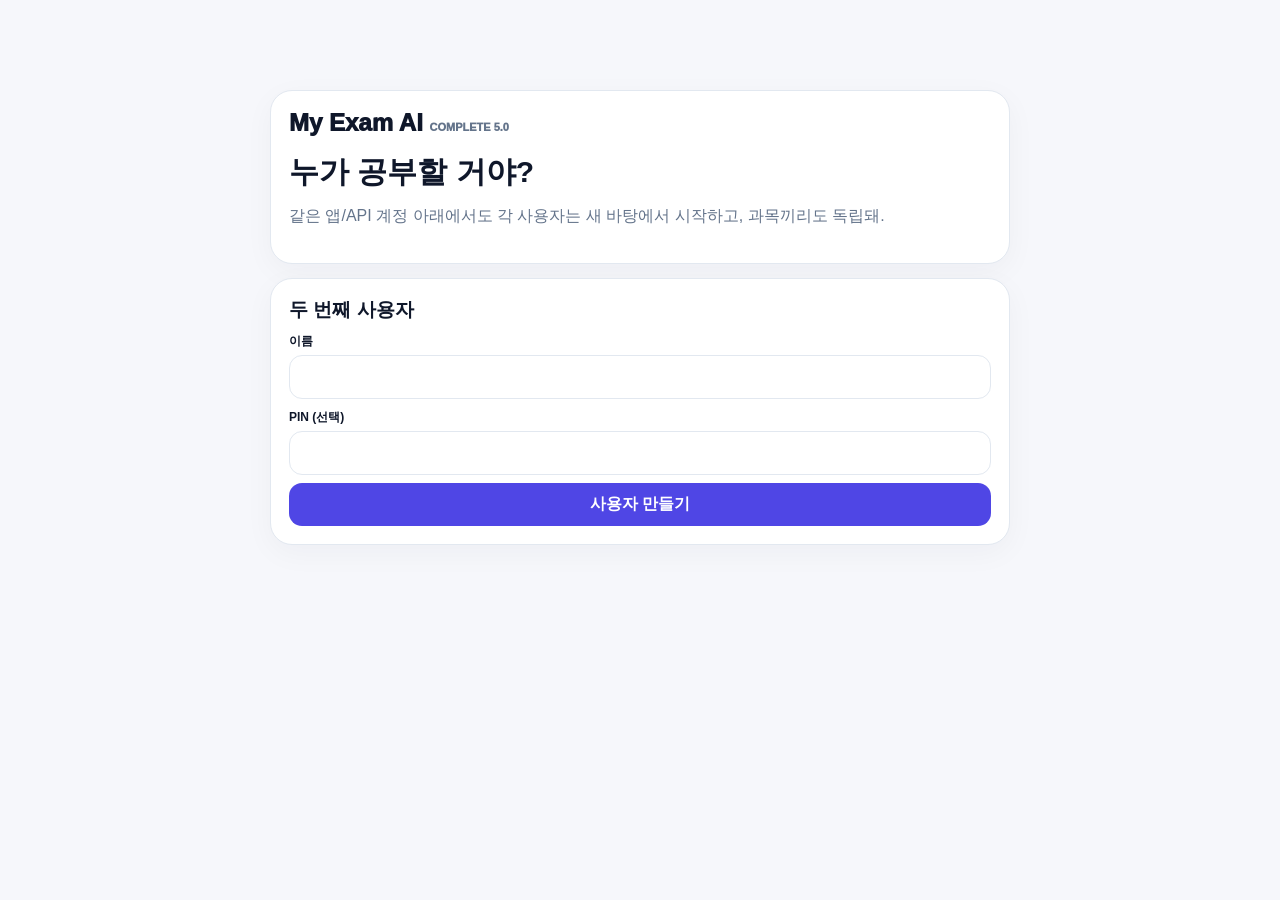
==== index.html @ 72b0af53 "Add files via upload" ====
<!doctype html><html lang="ko"><head>
<meta charset="utf-8"><meta name="viewport" content="width=device-width,initial-scale=1,viewport-fit=cover">
<meta name="theme-color" content="#0f172a"><title>My Exam AI Complete</title><link rel="manifest" href="/manifest.webmanifest">
<style>
:root{--bg:#f6f7fb;--card:#fff;--ink:#0f172a;--muted:#64748b;--line:#e2e8f0;--a:#4f46e5;--good:#059669;--bad:#dc2626;--soft:#eef2ff}
*{box-sizing:border-box}body{margin:0;background:var(--bg);color:var(--ink);font-family:Inter,ui-sans-serif,-apple-system,BlinkMacSystemFont,"Segoe UI",sans-serif}.shell{max-width:1200px;margin:auto;padding:18px 16px 100px}
.top{display:flex;justify-content:space-between;align-items:center;gap:8px;margin-bottom:18px}.brand{font-size:24px;font-weight:950}.mini,.src{font-size:11px;color:var(--muted)}.grid{display:grid;grid-template-columns:320px 1fr;gap:16px}@media(max-width:850px){.grid{grid-template-columns:1fr}.side{order:2}}
.card{background:#fff;border:1px solid var(--line);border-radius:22px;padding:18px;box-shadow:0 8px 30px rgba(15,23,42,.04);margin-bottom:14px}h1,h2,h3{margin:0 0 10px}h1{font-size:30px;line-height:1.1}h2{font-size:19px}.sub{color:var(--muted);line-height:1.55}
button,input,select,textarea{font:inherit}input,select,textarea{width:100%;padding:12px 13px;border:1px solid var(--line);border-radius:13px;background:#fff}textarea{min-height:92px}button{border:0;border-radius:13px;padding:11px 13px;font-weight:850;cursor:pointer}.primary{background:var(--a);color:#fff}.dark{background:#0f172a;color:#fff}.soft{background:var(--soft);color:#3730a3}.ghost{background:#f1f5f9;color:#0f172a}.danger{background:#fee2e2;color:#991b1b}
label{font-size:12px;font-weight:850;display:block;margin:10px 0 5px}.row{display:flex;gap:8px}.row>*{flex:1}.hidden{display:none!important}.course{padding:12px;border:1px solid var(--line);border-radius:14px;margin:8px 0;cursor:pointer}.course.active{border-color:#818cf8;background:#eef2ff}.course b{display:block}
.tabs{display:flex;gap:7px;overflow:auto;margin-bottom:12px}.tab{white-space:nowrap;background:#f1f5f9;font-size:12px;padding:9px 11px}.tab.active{background:#0f172a;color:#fff}.badge{display:inline-block;font-size:10px;font-weight:900;padding:4px 7px;border-radius:999px;margin-right:4px;background:#f1f5f9}.lecture{background:#dcfce7;color:#166534}.external{background:#fef3c7;color:#92400e}.integrated{background:#dbeafe;color:#1e40af}
.item{padding:13px 0;border-bottom:1px solid var(--line);line-height:1.5}.item:last-child{border-bottom:0}.q{font-weight:850}.kpis{display:grid;grid-template-columns:repeat(5,1fr);gap:8px}@media(max-width:650px){.kpis{grid-template-columns:repeat(2,1fr)}}.kpi{background:#f8fafc;padding:13px;border-radius:15px}.kpi b{font-size:21px;display:block}
.choice{display:block;padding:10px;border:1px solid var(--line);border-radius:12px;margin:8px 0}.choice input{width:auto;margin-right:7px}.chat{max-height:440px;overflow:auto}.bubble{padding:12px 13px;border-radius:16px;margin:9px 0;white-space:pre-wrap;line-height:1.55}.me{background:#eef2ff;margin-left:12%}.ai{background:#f8fafc;margin-right:5%}.flash{min-height:210px;display:flex;align-items:center;justify-content:center;text-align:center;padding:24px;border:1px solid var(--line);border-radius:18px;font-size:19px;font-weight:850}
.gate{max-width:740px;margin:8vh auto}.profiles{display:grid;grid-template-columns:repeat(2,1fr);gap:12px}@media(max-width:600px){.profiles{grid-template-columns:1fr}}.profile{padding:22px;border:1px solid var(--line);border-radius:18px;background:#fff;text-align:left}.avatar{width:44px;height:44px;border-radius:50%;background:#eef2ff;display:grid;place-items:center;font-weight:950;margin-bottom:10px}.notice{padding:10px 12px;border-radius:12px;background:#fffbeb;color:#92400e;font-size:12px;line-height:1.5}.timer{font-variant-numeric:tabular-nums;font-weight:950;font-size:22px}.namespace{font-family:ui-monospace,monospace;font-size:10px;color:#64748b}
</style></head><body><main class="shell">
<section id="gate" class="gate"><div class="card"><div class="brand">My Exam AI <span class="mini">COMPLETE 5.0</span></div><h1 style="margin-top:18px">누가 공부할 거야?</h1><p class="sub">같은 앱/API 계정 아래에서도 각 사용자는 새 바탕에서 시작하고, 과목끼리도 독립돼.</p><div id="profiles" class="profiles"></div></div><div class="card" id="addBox"><h2>두 번째 사용자</h2><label>이름</label><input id="pname"><label>PIN (선택)</label><input id="ppin" type="password"><button class="primary" style="width:100%;margin-top:8px" onclick="addProfile()">사용자 만들기</button></div></section>
<section id="app" class="hidden"><div class="top"><div><div class="brand">My Exam AI <span class="mini">COMPLETE</span></div><div class="mini" id="who"></div></div><div class="row" style="flex:0 0 auto"><button class="ghost" onclick="backup()">백업</button><button class="soft" onclick="switchP()">사용자 전환</button></div></div>
<div class="grid"><aside class="side"><div class="card"><h2>과목</h2><div id="courses"></div></div><div class="card"><h2>새 과목</h2><label>과목명</label><input id="newName"><label>시험일</label><input id="newDate" type="date"><button class="primary" style="width:100%;margin-top:8px" onclick="createCourse()">만들기</button></div></aside>
<section><div id="empty" class="card"><h1>자료만 넣으면<br>앱이 공부판을 만든다.</h1><p class="sub">강의자료·기출·오답·AI 과외·장기복습이 과목별 독립 공간에서 돌아가.</p></div>
<div id="ws" class="hidden"><div class="card"><div class="row" style="align-items:center"><div><h1 id="ctitle"></h1><div class="sub" id="meta"></div><div class="namespace" id="ns"></div></div><button class="dark" onclick="analyze()">⚡ 자동 분석</button></div>
<label>자료 종류</label><select id="dtype"><option value="lecture">강의자료</option><option value="textbook">교재/참고자료</option><option value="notes">필기/정리</option><option value="past_exam">기출문제/족보</option></select><label>PDF 추가 (여러 개 가능)</label><input id="files" type="file" accept=".pdf" multiple><button class="soft" style="width:100%;margin-top:8px" onclick="upload()">자료 추가</button>
<div class="notice" style="margin-top:10px">텍스트가 거의 없는 스캔 PDF나 그림·도표가 많은 PDF는 API 연결 시 시각 분석을 자동 보강해. 기출은 강의내용과 분리 저장돼.</div></div>
<div id="kpis" class="kpis"></div>
<div class="tabs"><button class="tab active" onclick="pane('dash',this)">대시보드</button><button class="tab" onclick="pane('sum',this)">시험핵심</button><button class="tab" onclick="pane('cards',this)">오늘복습</button><button class="tab" onclick="pane('quiz',this)">문제/모의</button><button class="tab" onclick="pane('pattern',this)">기출패턴</button><button class="tab" onclick="pane('tutor',this)">AI 과외</button><button class="tab" onclick="pane('ext',this)">보충지식</button></div>
<div id="dash" class="pane card"><h2>자동 학습판</h2><div id="dashBody" class="sub">자료 추가 후 자동 분석.</div></div>
<div id="sum" class="pane card hidden"><h2>시험 핵심</h2><div id="sumBody"></div></div>
<div id="cards" class="pane card hidden"><h2>오늘 복습</h2><div id="cardBox"></div></div>
<div id="quiz" class="pane card hidden"><div class="row"><div><h2>시험 생성</h2><div class="sub">적응형은 약점을, 실전모의는 전 범위를 우선해.</div></div><div><select id="qmode"><option value="adaptive">적응형</option><option value="mock">실전 모의고사</option></select><select id="qcount" style="margin-top:5px"><option>10</option><option selected>20</option><option>30</option><option>40</option></select><select id="qdiff" style="margin-top:5px"><option value="auto">난이도 자동</option><option value="easy">쉬움</option><option value="medium">보통</option><option value="hard">어려움</option></select><select id="minutes" style="margin-top:5px"><option value="20">20분</option><option value="30" selected>30분</option><option value="45">45분</option><option value="60">60분</option></select></div></div><button class="primary" style="width:100%;margin:10px 0" onclick="makeQuiz()">시험 시작</button><div id="timer" class="timer"></div><div id="quizBody"></div></div>
<div id="pattern" class="pane card hidden"><div class="row"><div><h2>기출 출제패턴</h2><p class="sub">실제 올린 기출만 증거로 분석해. 기출이 없으면 추측하지 않아.</p></div><button class="soft" onclick="pattern()">기출 분석</button></div><div id="patternBody"></div></div>
<div id="tutor" class="pane card hidden"><h2>현재 과목 AI 과외</h2><div id="chat" class="chat"></div><textarea id="ask" placeholder="이 과목 범위에서 질문해봐"></textarea><button class="primary" style="width:100%;margin-top:7px" onclick="ask()">질문하기</button></div>
<div id="ext" class="pane card hidden"><h2>강의 밖 보충지식</h2><div id="extBody"></div></div></div></section></div></section></main>
<script>
let ACCESS=localStorage.getItem("exam_access")||"",PID=null,PROFILE=null,CID=null,COURSE=null,A={},QUIZ=null,QMODE="adaptive",CARDS=[],CI=0,CB=false,TIMER=null,LEFT=0;
const $=s=>document.querySelector(s),esc=s=>String(s??"").replace(/[&<>"']/g,m=>({"&":"&amp;","<":"&lt;",">":"&gt;",'"':"&quot;","'":"&#39;"}[m]));
async function jf(url,opt={}){opt.headers=opt.headers||{};if(ACCESS)opt.headers["X-App-Code"]=ACCESS;let r=await fetch(url,opt);if(r.status===401){let x=prompt("앱 접속코드를 입력해줘")||"";if(!x)throw Error("접속코드 필요");ACCESS=x;localStorage.setItem("exam_access",x);return jf(url,opt)}let x=await r.json();if(!r.ok)throw Error(x.detail||"오류");return x}
async function loadProfiles(){let ps=await jf("/api/profiles");$("#profiles").innerHTML=ps.map(p=>`<button class="profile" onclick='enter(${JSON.stringify(p)})'><div class="avatar">${esc(p.name[0])}</div><b>${esc(p.name)}</b><div class="mini">${p.is_owner?"소유자":"사용자 2"} · ${p.has_pin?"PIN 보호":"PIN 없음"}</div></button>`).join("");$("#addBox").classList.toggle("hidden",ps.length>=2)}
async function addProfile(){let fd=new FormData();fd.append("name",$("#pname").value||"사용자 2");fd.append("pin",$("#ppin").value);try{await jf("/api/profiles",{method:"POST",body:fd});loadProfiles()}catch(e){alert(e.message)}}
async function enter(p){let pin=p.has_pin?(prompt(`${p.name} PIN`)||""):"";let fd=new FormData();fd.append("pin",pin);try{let x=await jf(`/api/profiles/${p.id}/verify`,{method:"POST",body:fd});PID=p.id;PROFILE=x.profile;CID=null;$("#gate").classList.add("hidden");$("#app").classList.remove("hidden");$("#who").textContent=`현재 사용자: ${PROFILE.name}`;$("#ws").classList.add("hidden");$("#empty").classList.remove("hidden");loadCourses()}catch(e){alert(e.message)}}
function switchP(){PID=CID=null;$("#app").classList.add("hidden");$("#gate").classList.remove("hidden");loadProfiles()}
async function loadCourses(){let a=await jf(`/api/p/${PID}/courses`);$("#courses").innerHTML=a.map(c=>`<div class="course ${c.id===CID?"active":""}" onclick="openC(${c.id})"><b>${esc(c.name)}</b><span class="mini">${c.exam_date?`D${c.days_left>=0?'-'+c.days_left:'+'+Math.abs(c.days_left)}`:"시험일 미설정"} ${c.analyzed?"· 분석완료":""}</span></div>`).join("")||"<p class='sub'>새 과목을 만들어.</p>"}
async function createCourse(){let fd=new FormData();fd.append("name",$("#newName").value||"새 과목");fd.append("exam_date",$("#newDate").value);let x=await jf(`/api/p/${PID}/courses`,{method:"POST",body:fd});await openC(x.id);loadCourses()}
async function openC(id){CID=id;COURSE=await jf(`/api/p/${PID}/courses/${id}`);A=COURSE.analysis||{};$("#empty").classList.add("hidden");$("#ws").classList.remove("hidden");$("#ctitle").textContent=COURSE.name;render();loadCourses()}
async function upload(){let fs=$("#files").files;if(!fs.length)return alert("PDF 골라줘");let fd=new FormData();[...fs].forEach(f=>fd.append("files",f));fd.append("document_type",$("#dtype").value);try{let x=await jf(`/api/p/${PID}/courses/${CID}/documents`,{method:"POST",body:fd});alert(x.added.map(d=>`${d.name} · ${d.extraction}`).join("\n"));openC(CID)}catch(e){alert(e.message)}}
async function analyze(){try{$("#dashBody").innerHTML="<b>현재 과목만 분석 중…</b>";A=await jf(`/api/p/${PID}/courses/${CID}/analyze`,{method:"POST"});await openC(CID)}catch(e){alert(e.message)}}
function render(){let p=A.course_profile||{},last=(COURSE.attempts||[])[0];$("#meta").textContent=`${PROFILE.name} · 자료 ${COURSE.documents.length}개${p.detected_subject?` · ${p.detected_subject}`:""}`;$("#ns").textContent=`격리공간 ${COURSE.namespace}`;$("#kpis").innerHTML=`<div class="kpi"><span class="mini">자료</span><b>${COURSE.documents.length}</b></div><div class="kpi"><span class="mini">시험까지</span><b>${COURSE.days_left==null?"—":COURSE.days_left+"일"}</b></div><div class="kpi"><span class="mini">오늘 복습</span><b>${COURSE.due_count||0}</b></div><div class="kpi"><span class="mini">최근점수</span><b>${last?Math.round(last.score):"—"}</b></div><div class="kpi"><span class="mini">유형</span><b style="font-size:14px">${esc(p.study_style||"—")}</b></div>`;
if(!A.overview){$("#dashBody").innerHTML="<p>자료를 넣고 자동 분석을 눌러줘.</p>";return}
$("#dashBody").innerHTML=`<p>${esc(A.overview)}</p><h3>자료 상태</h3>${COURSE.documents.map(d=>`<div class="item"><b>${esc(d.name)}</b><div class="src">${d.type} · ${d.extraction} · ${d.pages}p · 이미지 ${d.images}</div></div>`).join("")}<h3 style="margin-top:16px">자동 학습계획</h3>${(A.study_plan||[]).map(x=>`<div class="item"><b>${esc(x.label)} · ${esc(x.goal)}</b><div class="src">${x.tasks.map(esc).join(" → ")}</div></div>`).join("")}`;
const gs=[["무조건 암기","must_memorize"],["이해 필수","must_understand"],["출제 핫스팟","exam_hotspots"],["헷갈리는 비교","confusing_pairs"],["공식·프레임워크","formula_or_frameworks"]];$("#sumBody").innerHTML=gs.map(([t,k])=>`<h3 style="margin-top:16px">${t}</h3>${(A[k]||[]).map(x=>`<div class="item"><span class="badge ${x.source_type}">${x.source_type==="lecture"?"강의":"통합"}</span>${esc(x.text)}<div class="src">${esc(x.source_doc)} ${x.page?`p.${x.page}`:""}</div></div>`).join("")}`).join("");
$("#extBody").innerHTML=(A.external_knowledge||[]).map(x=>`<div class="item"><span class="badge external">${x.source_type==="web"?"웹":"AI 지식"}</span><div class="q">${esc(x.title)}</div><p>${esc(x.text)}</p><div class="src">${esc(x.why)}</div></div>`).join("")||"<p class='sub'>없음</p>";
$("#chat").innerHTML=(COURSE.tutor_history||[]).map(m=>`<div class="bubble ${m.role==="user"?"me":"ai"}">${esc(m.content)}</div>`).join("");loadDue();renderPattern(COURSE.exam_pattern)}
function pane(id,b){document.querySelectorAll(".pane").forEach(x=>x.classList.add("hidden"));$("#"+id).classList.remove("hidden");document.querySelectorAll(".tab").forEach(x=>x.classList.remove("active"));if(b)b.classList.add("active")}
async function loadDue(){if(!A.flashcards?.length){$("#cardBox").innerHTML="<p class='sub'>자동 분석 후 카드가 생겨.</p>";return}let x=await jf(`/api/p/${PID}/courses/${CID}/due-cards`);CARDS=(x.due.length?x.due:x.all).map(y=>y.card);CI=0;CB=false;renderCard()}
function renderCard(){if(!CARDS.length){$("#cardBox").innerHTML="<p>오늘 복습 완료 🎉</p>";return}let x=CARDS[CI];$("#cardBox").innerHTML=`<div class="flash" onclick="CB=!CB;renderCard()">${CB?`<div>${esc(x.back)}<div class="src">${esc(x.source_doc)} ${x.page?`p.${x.page}`:""}</div></div>`:esc(x.front)}</div><div class="row" style="margin-top:9px"><button class="danger" onclick="rate(1)">몰라</button><button class="ghost" onclick="rate(2)">애매</button><button class="soft" onclick="rate(3)">알아</button><button class="primary" onclick="rate(4)">쉬움</button></div>`}
async function rate(r){let x=CARDS[CI];await jf(`/api/p/${PID}/courses/${CID}/review-card`,{method:"POST",headers:{"Content-Type":"application/json"},body:JSON.stringify({card_key:x.front,rating:r})});CARDS.splice(CI,1);CI=0;CB=false;renderCard();COURSE.due_count=Math.max(0,(COURSE.due_count||0)-1)}
async function makeQuiz(){QMODE=$("#qmode").value;let fd=new FormData();fd.append("count",$("#qcount").value);fd.append("difficulty",$("#qdiff").value);fd.append("mode",QMODE);let x=await jf(`/api/p/${PID}/courses/${CID}/quiz`,{method:"POST",body:fd});QUIZ=x.questions;renderQuiz();startTimer(+$("#minutes").value)}
function startTimer(m){clearInterval(TIMER);LEFT=m*60;tick();TIMER=setInterval(()=>{LEFT--;tick();if(LEFT<=0){clearInterval(TIMER);gradeQuiz()}},1000)}function tick(){let mm=Math.floor(LEFT/60),ss=LEFT%60;$("#timer").textContent=QUIZ?`남은 시간 ${String(mm).padStart(2,"0")}:${String(ss).padStart(2,"0")}`:""}
function renderQuiz(){$("#quizBody").innerHTML=QUIZ.map((q,i)=>`<div class="item"><div class="src">Q${i+1} · ${q.type} · ${q.difficulty} · ${esc(q.source_doc)} ${q.page?`p.${q.page}`:""}</div><div class="q">${esc(q.question)}</div>${q.type==="short"?`<textarea data-a="${i}"></textarea>`:q.choices.map(c=>`<label class="choice"><input type="radio" name="qq${i}" value="${esc(c)}"> ${esc(c)}</label>`).join("")}</div>`).join("")+`<button class="primary" style="width:100%" onclick="gradeQuiz()">제출/채점</button>`}
async function gradeQuiz(){if(!QUIZ)return;clearInterval(TIMER);let ans=QUIZ.map((q,i)=>q.type==="short"?(document.querySelector(`[data-a="${i}"]`)?.value||""):(document.querySelector(`input[name=qq${i}]:checked`)?.value||""));let x=await jf(`/api/p/${PID}/courses/${CID}/grade`,{method:"POST",headers:{"Content-Type":"application/json"},body:JSON.stringify({questions:QUIZ,answers:ans,mode:QMODE})});QUIZ=null;$("#timer").textContent="";$("#quizBody").innerHTML=`<div class="kpi"><span class="mini">점수</span><b>${Math.round(x.score)}</b></div><h3 style="margin-top:16px">오답</h3>`+(x.wrong.map(w=>`<div class="item"><div class="q">${esc(w.question)}</div><div>${esc(w.feedback)}</div><div class="src">${esc(w.source_doc)} ${w.page?`p.${w.page}`:""}</div></div>`).join("")||"<p>전부 정답 🎉</p>");COURSE=await jf(`/api/p/${PID}/courses/${CID}`);render()}
async function pattern(){let x=await jf(`/api/p/${PID}/courses/${CID}/exam-pattern`,{method:"POST"});if(!x.available){$("#patternBody").innerHTML=`<p>${esc(x.message)}</p>`;return}renderPattern(x.pattern);COURSE.exam_pattern=x.pattern}
function renderPattern(p){if(!p){$("#patternBody").innerHTML="<p class='sub'>기출을 올린 뒤 분석해.</p>";return}$("#patternBody").innerHTML=`<h3>문제 형식</h3><p>${(p.question_formats||[]).map(esc).join(", ")}</p><h3>반복 주제</h3>${(p.recurring_topics||[]).map(x=>`<div class="item"><b>${esc(x.topic)}</b><div>${esc(x.evidence)}</div><div class="src">${esc(x.frequency)}</div></div>`).join("")}<h3>난이도</h3><p>${esc(p.difficulty_profile)}</p><h3>함정 패턴</h3><p>${(p.trap_patterns||[]).map(esc).join(" · ")}</p><h3>증거상 우선복습</h3><p>${(p.evidence_based_focus||[]).map(esc).join(" · ")}</p><div class="notice">${esc(p.warning)}</div>`}
async function ask(){let q=$("#ask").value.trim();if(!q)return;$("#chat").innerHTML+=`<div class="bubble me">${esc(q)}</div><div class="bubble ai" id="thinking">현재 과목 자료만 확인 중…</div>`;$("#ask").value="";let x=await jf(`/api/p/${PID}/courses/${CID}/tutor`,{method:"POST",headers:{"Content-Type":"application/json"},body:JSON.stringify({question:q})});$("#thinking").remove();$("#chat").innerHTML+=`<div class="bubble ai">${esc(x.answer)}</div>`;$("#chat").scrollTop=$("#chat").scrollHeight}
async function backup(){let r=await fetch(`/api/p/${PID}/backup`,{headers:ACCESS?{"X-App-Code":ACCESS}:{}});if(r.status===401){ACCESS=prompt("앱 접속코드를 입력해줘")||"";localStorage.setItem("exam_access",ACCESS);return backup()}if(!r.ok){alert("백업 실패");return}let b=await r.blob(),u=URL.createObjectURL(b),a=document.createElement("a");a.href=u;a.download=`exam_ai_${PROFILE.name}_backup.json`;a.click();URL.revokeObjectURL(u)}
loadProfiles();if("serviceWorker" in navigator)navigator.serviceWorker.register("/sw.js").catch(()=>{});
</script></body></html>
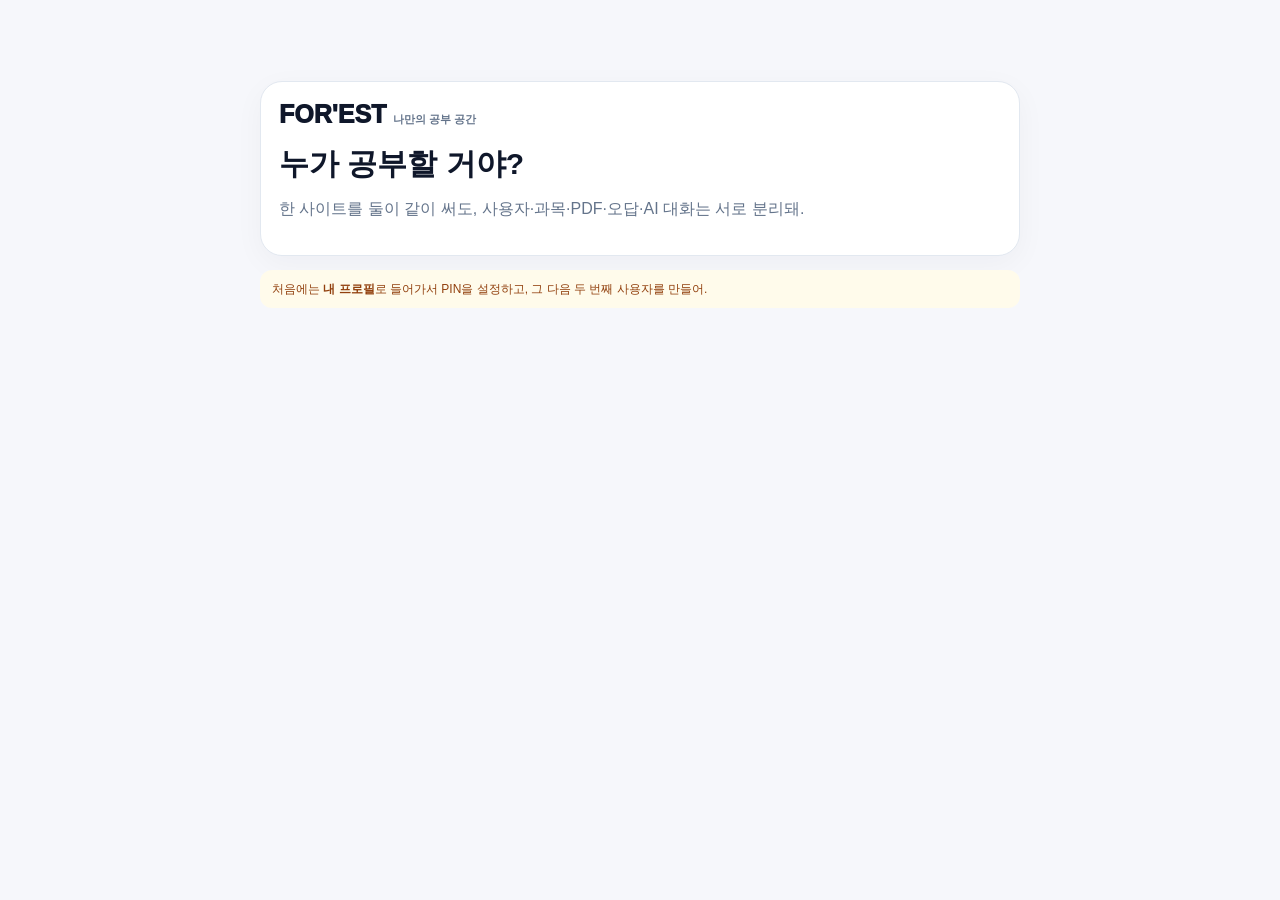
==== commit 8e8047ce: "Make iPhone and iPad PWA installation easier" ====
--- a/index.html
+++ b/index.html
@@ -1,64 +1,292 @@
-<!doctype html><html lang="ko"><head>
-<meta charset="utf-8"><meta name="viewport" content="width=device-width,initial-scale=1,viewport-fit=cover">
-<meta name="theme-color" content="#0f172a"><title>My Exam AI Complete</title><link rel="manifest" href="/manifest.webmanifest">
+<!doctype html>
+<html lang="ko">
+<head>
+<meta charset="utf-8">
+<meta name="viewport" content="width=device-width,initial-scale=1,viewport-fit=cover">
+<meta name="theme-color" content="#d6ff00"><link rel="icon" href="/icons/icon-192.png"><link rel="apple-touch-icon" sizes="180x180" href="/icons/apple-touch-icon.png">
+<title>FOR'EST</title>
+<link rel="manifest" href="/manifest.webmanifest">
 <style>
 :root{--bg:#f6f7fb;--card:#fff;--ink:#0f172a;--muted:#64748b;--line:#e2e8f0;--a:#4f46e5;--good:#059669;--bad:#dc2626;--soft:#eef2ff}
-*{box-sizing:border-box}body{margin:0;background:var(--bg);color:var(--ink);font-family:Inter,ui-sans-serif,-apple-system,BlinkMacSystemFont,"Segoe UI",sans-serif}.shell{max-width:1200px;margin:auto;padding:18px 16px 100px}
-.top{display:flex;justify-content:space-between;align-items:center;gap:8px;margin-bottom:18px}.brand{font-size:24px;font-weight:950}.mini,.src{font-size:11px;color:var(--muted)}.grid{display:grid;grid-template-columns:320px 1fr;gap:16px}@media(max-width:850px){.grid{grid-template-columns:1fr}.side{order:2}}
-.card{background:#fff;border:1px solid var(--line);border-radius:22px;padding:18px;box-shadow:0 8px 30px rgba(15,23,42,.04);margin-bottom:14px}h1,h2,h3{margin:0 0 10px}h1{font-size:30px;line-height:1.1}h2{font-size:19px}.sub{color:var(--muted);line-height:1.55}
-button,input,select,textarea{font:inherit}input,select,textarea{width:100%;padding:12px 13px;border:1px solid var(--line);border-radius:13px;background:#fff}textarea{min-height:92px}button{border:0;border-radius:13px;padding:11px 13px;font-weight:850;cursor:pointer}.primary{background:var(--a);color:#fff}.dark{background:#0f172a;color:#fff}.soft{background:var(--soft);color:#3730a3}.ghost{background:#f1f5f9;color:#0f172a}.danger{background:#fee2e2;color:#991b1b}
-label{font-size:12px;font-weight:850;display:block;margin:10px 0 5px}.row{display:flex;gap:8px}.row>*{flex:1}.hidden{display:none!important}.course{padding:12px;border:1px solid var(--line);border-radius:14px;margin:8px 0;cursor:pointer}.course.active{border-color:#818cf8;background:#eef2ff}.course b{display:block}
-.tabs{display:flex;gap:7px;overflow:auto;margin-bottom:12px}.tab{white-space:nowrap;background:#f1f5f9;font-size:12px;padding:9px 11px}.tab.active{background:#0f172a;color:#fff}.badge{display:inline-block;font-size:10px;font-weight:900;padding:4px 7px;border-radius:999px;margin-right:4px;background:#f1f5f9}.lecture{background:#dcfce7;color:#166534}.external{background:#fef3c7;color:#92400e}.integrated{background:#dbeafe;color:#1e40af}
-.item{padding:13px 0;border-bottom:1px solid var(--line);line-height:1.5}.item:last-child{border-bottom:0}.q{font-weight:850}.kpis{display:grid;grid-template-columns:repeat(5,1fr);gap:8px}@media(max-width:650px){.kpis{grid-template-columns:repeat(2,1fr)}}.kpi{background:#f8fafc;padding:13px;border-radius:15px}.kpi b{font-size:21px;display:block}
-.choice{display:block;padding:10px;border:1px solid var(--line);border-radius:12px;margin:8px 0}.choice input{width:auto;margin-right:7px}.chat{max-height:440px;overflow:auto}.bubble{padding:12px 13px;border-radius:16px;margin:9px 0;white-space:pre-wrap;line-height:1.55}.me{background:#eef2ff;margin-left:12%}.ai{background:#f8fafc;margin-right:5%}.flash{min-height:210px;display:flex;align-items:center;justify-content:center;text-align:center;padding:24px;border:1px solid var(--line);border-radius:18px;font-size:19px;font-weight:850}
-.gate{max-width:740px;margin:8vh auto}.profiles{display:grid;grid-template-columns:repeat(2,1fr);gap:12px}@media(max-width:600px){.profiles{grid-template-columns:1fr}}.profile{padding:22px;border:1px solid var(--line);border-radius:18px;background:#fff;text-align:left}.avatar{width:44px;height:44px;border-radius:50%;background:#eef2ff;display:grid;place-items:center;font-weight:950;margin-bottom:10px}.notice{padding:10px 12px;border-radius:12px;background:#fffbeb;color:#92400e;font-size:12px;line-height:1.5}.timer{font-variant-numeric:tabular-nums;font-weight:950;font-size:22px}.namespace{font-family:ui-monospace,monospace;font-size:10px;color:#64748b}
-</style></head><body><main class="shell">
-<section id="gate" class="gate"><div class="card"><div class="brand">My Exam AI <span class="mini">COMPLETE 5.0</span></div><h1 style="margin-top:18px">누가 공부할 거야?</h1><p class="sub">같은 앱/API 계정 아래에서도 각 사용자는 새 바탕에서 시작하고, 과목끼리도 독립돼.</p><div id="profiles" class="profiles"></div></div><div class="card" id="addBox"><h2>두 번째 사용자</h2><label>이름</label><input id="pname"><label>PIN (선택)</label><input id="ppin" type="password"><button class="primary" style="width:100%;margin-top:8px" onclick="addProfile()">사용자 만들기</button></div></section>
-<section id="app" class="hidden"><div class="top"><div><div class="brand">My Exam AI <span class="mini">COMPLETE</span></div><div class="mini" id="who"></div></div><div class="row" style="flex:0 0 auto"><button class="ghost" onclick="backup()">백업</button><button class="soft" onclick="switchP()">사용자 전환</button></div></div>
-<div class="grid"><aside class="side"><div class="card"><h2>과목</h2><div id="courses"></div></div><div class="card"><h2>새 과목</h2><label>과목명</label><input id="newName"><label>시험일</label><input id="newDate" type="date"><button class="primary" style="width:100%;margin-top:8px" onclick="createCourse()">만들기</button></div></aside>
-<section><div id="empty" class="card"><h1>자료만 넣으면<br>앱이 공부판을 만든다.</h1><p class="sub">강의자료·기출·오답·AI 과외·장기복습이 과목별 독립 공간에서 돌아가.</p></div>
-<div id="ws" class="hidden"><div class="card"><div class="row" style="align-items:center"><div><h1 id="ctitle"></h1><div class="sub" id="meta"></div><div class="namespace" id="ns"></div></div><button class="dark" onclick="analyze()">⚡ 자동 분석</button></div>
-<label>자료 종류</label><select id="dtype"><option value="lecture">강의자료</option><option value="textbook">교재/참고자료</option><option value="notes">필기/정리</option><option value="past_exam">기출문제/족보</option></select><label>PDF 추가 (여러 개 가능)</label><input id="files" type="file" accept=".pdf" multiple><button class="soft" style="width:100%;margin-top:8px" onclick="upload()">자료 추가</button>
-<div class="notice" style="margin-top:10px">텍스트가 거의 없는 스캔 PDF나 그림·도표가 많은 PDF는 API 연결 시 시각 분석을 자동 보강해. 기출은 강의내용과 분리 저장돼.</div></div>
-<div id="kpis" class="kpis"></div>
-<div class="tabs"><button class="tab active" onclick="pane('dash',this)">대시보드</button><button class="tab" onclick="pane('sum',this)">시험핵심</button><button class="tab" onclick="pane('cards',this)">오늘복습</button><button class="tab" onclick="pane('quiz',this)">문제/모의</button><button class="tab" onclick="pane('pattern',this)">기출패턴</button><button class="tab" onclick="pane('tutor',this)">AI 과외</button><button class="tab" onclick="pane('ext',this)">보충지식</button></div>
-<div id="dash" class="pane card"><h2>자동 학습판</h2><div id="dashBody" class="sub">자료 추가 후 자동 분석.</div></div>
-<div id="sum" class="pane card hidden"><h2>시험 핵심</h2><div id="sumBody"></div></div>
-<div id="cards" class="pane card hidden"><h2>오늘 복습</h2><div id="cardBox"></div></div>
-<div id="quiz" class="pane card hidden"><div class="row"><div><h2>시험 생성</h2><div class="sub">적응형은 약점을, 실전모의는 전 범위를 우선해.</div></div><div><select id="qmode"><option value="adaptive">적응형</option><option value="mock">실전 모의고사</option></select><select id="qcount" style="margin-top:5px"><option>10</option><option selected>20</option><option>30</option><option>40</option></select><select id="qdiff" style="margin-top:5px"><option value="auto">난이도 자동</option><option value="easy">쉬움</option><option value="medium">보통</option><option value="hard">어려움</option></select><select id="minutes" style="margin-top:5px"><option value="20">20분</option><option value="30" selected>30분</option><option value="45">45분</option><option value="60">60분</option></select></div></div><button class="primary" style="width:100%;margin:10px 0" onclick="makeQuiz()">시험 시작</button><div id="timer" class="timer"></div><div id="quizBody"></div></div>
-<div id="pattern" class="pane card hidden"><div class="row"><div><h2>기출 출제패턴</h2><p class="sub">실제 올린 기출만 증거로 분석해. 기출이 없으면 추측하지 않아.</p></div><button class="soft" onclick="pattern()">기출 분석</button></div><div id="patternBody"></div></div>
-<div id="tutor" class="pane card hidden"><h2>현재 과목 AI 과외</h2><div id="chat" class="chat"></div><textarea id="ask" placeholder="이 과목 범위에서 질문해봐"></textarea><button class="primary" style="width:100%;margin-top:7px" onclick="ask()">질문하기</button></div>
-<div id="ext" class="pane card hidden"><h2>강의 밖 보충지식</h2><div id="extBody"></div></div></div></section></div></section></main>
+*{box-sizing:border-box}body{margin:0;background:var(--bg);color:var(--ink);font-family:Inter,ui-sans-serif,-apple-system,BlinkMacSystemFont,"Segoe UI",sans-serif}
+.shell{max-width:1200px;margin:auto;padding:18px 16px 90px}.top{display:flex;align-items:center;justify-content:space-between;gap:10px;margin-bottom:18px}.brand{font-size:25px;font-weight:950}.mini,.src{font-size:11px;color:var(--muted)}
+.card{background:var(--card);border:1px solid var(--line);border-radius:22px;padding:18px;box-shadow:0 8px 30px rgba(15,23,42,.04);margin-bottom:14px}
+h1,h2,h3{margin:0 0 10px}h1{font-size:30px;line-height:1.12}h2{font-size:19px}.sub{color:var(--muted);line-height:1.55}
+button,input,select,textarea{font:inherit}input,select,textarea{width:100%;padding:12px 13px;border:1px solid var(--line);border-radius:13px;background:#fff}textarea{min-height:92px;resize:vertical}
+button{border:0;border-radius:13px;padding:11px 13px;font-weight:850;cursor:pointer}.primary{background:var(--a);color:#fff}.dark{background:#0f172a;color:#fff}.soft{background:var(--soft);color:#3730a3}.ghost{background:#f1f5f9;color:#0f172a}.danger{background:#fee2e2;color:#991b1b}
+label{font-size:12px;font-weight:850;display:block;margin:10px 0 5px}.row{display:flex;gap:8px}.row>*{flex:1}.hidden{display:none!important}
+.gate{max-width:760px;margin:7vh auto}.profiles{display:grid;grid-template-columns:repeat(2,1fr);gap:12px}@media(max-width:620px){.profiles{grid-template-columns:1fr}}
+.profile{padding:24px;border:1px solid var(--line);background:#fff;text-align:left;border-radius:18px}.profile:hover{border-color:#818cf8}.avatar{width:46px;height:46px;border-radius:50%;background:#eef2ff;display:grid;place-items:center;font-size:18px;font-weight:950;margin-bottom:10px}
+.grid{display:grid;grid-template-columns:320px 1fr;gap:16px}@media(max-width:860px){.grid{grid-template-columns:1fr}.side{order:2}}
+.course{padding:12px;border:1px solid var(--line);border-radius:14px;margin:8px 0;cursor:pointer}.course.active{border-color:#818cf8;background:#eef2ff}.course b{display:block}
+.tabs{display:flex;gap:7px;overflow:auto;margin-bottom:12px}.tab{white-space:nowrap;background:#f1f5f9;font-size:12px;padding:9px 11px}.tab.active{background:#0f172a;color:#fff}
+.badge{display:inline-block;font-size:10px;font-weight:900;padding:4px 7px;border-radius:999px;margin-right:4px;background:#f1f5f9}.lecture{background:#dcfce7;color:#166534}.external{background:#fef3c7;color:#92400e}.integrated{background:#dbeafe;color:#1e40af}
+.item{padding:13px 0;border-bottom:1px solid var(--line);line-height:1.5}.item:last-child{border-bottom:0}.q{font-weight:850}
+.kpis{display:grid;grid-template-columns:repeat(5,1fr);gap:8px}@media(max-width:650px){.kpis{grid-template-columns:repeat(2,1fr)}}.kpi{background:#f8fafc;padding:13px;border-radius:15px}.kpi b{font-size:21px;display:block}
+.choice{display:block;padding:10px;border:1px solid var(--line);border-radius:12px;margin:8px 0}.choice input{width:auto;margin-right:7px}
+.chat{max-height:430px;overflow:auto}.bubble{padding:12px 13px;border-radius:16px;margin:9px 0;white-space:pre-wrap;line-height:1.55}.me{background:#eef2ff;margin-left:12%}.ai{background:#f8fafc;margin-right:5%}
+.flash{min-height:210px;display:flex;align-items:center;justify-content:center;text-align:center;padding:24px;border:1px solid var(--line);border-radius:18px;font-size:19px;font-weight:850}
+.notice{padding:10px 12px;border-radius:12px;background:#fffbeb;color:#92400e;font-size:12px;line-height:1.5}.ok{background:#ecfdf5;color:#065f46}.namespace{font-family:ui-monospace,monospace;font-size:10px;color:#64748b}.timer{font-variant-numeric:tabular-nums;font-weight:950;font-size:22px}
+</style>
+<meta name="apple-mobile-web-app-capable" content="yes"><meta name="mobile-web-app-capable" content="yes"><meta name="apple-mobile-web-app-title" content="FOR&#39;EST"><meta name="apple-mobile-web-app-status-bar-style" content="default"><meta name="format-detection" content="telephone=no"><link rel="stylesheet" href="/app.css?v=10"></head>
+<body><main class="shell">
+
+<section id="gate" class="gate">
+  <div class="card">
+    <div class="brand"><img src="/icons/icon-192.png" alt="" class="brand-icon">FOR&#39;EST <span class="mini">나만의 공부 공간</span></div>
+    <h1 style="margin-top:18px">누가 공부할 거야?</h1>
+    <p class="sub">한 사이트를 둘이 같이 써도, 사용자·과목·PDF·오답·AI 대화는 서로 분리돼.</p>
+    <div id="profiles" class="profiles"></div>
+  </div>
+  <div class="notice">처음에는 <b>내 프로필</b>로 들어가서 PIN을 설정하고, 그 다음 두 번째 사용자를 만들어.</div>
+</section>
+
+<section id="app" class="hidden">
+  <div class="top">
+    <div><div class="brand"><img src="/icons/icon-192.png" alt="" class="brand-icon">FOR&#39;EST <span class="mini">1:1 STUDY</span></div><div id="who" class="mini"></div></div>
+    <div class="row" style="flex:0 0 auto"><button class="ghost" onclick="backup()">백업</button><button class="soft" onclick="switchProfile()">사용자 전환</button></div>
+  </div>
+
+  <div class="grid">
+    <aside class="side">
+      <div class="card"><h2>내 과목</h2><div id="courses"></div></div>
+
+      <div class="card">
+        <h2>새 과목</h2>
+        <label>과목명</label><input id="newName" placeholder="예: 경제학원론">
+        <label>시험일</label><input id="newDate" type="date">
+        <button class="primary" style="width:100%;margin-top:9px" onclick="createCourse()">과목 만들기</button>
+      </div>
+
+      <div id="profileAdmin" class="card">
+        <h2>사용자 설정</h2>
+        <button class="ghost" style="width:100%" onclick="setMyPin()">내 PIN 설정/변경</button>
+        <div id="guestAdmin" class="hidden">
+          <h3 style="margin-top:16px">두 번째 사용자</h3>
+          <label>이름</label><input id="guestName" placeholder="예: 민수">
+          <label>PIN</label><input id="guestPin" type="password" inputmode="numeric" placeholder="4자리 이상">
+          <button class="soft" style="width:100%;margin-top:8px" onclick="addGuest()">사용자 만들기</button>
+        </div>
+      </div>
+    </aside>
+
+    <section>
+      <div id="empty" class="card">
+        <h1>과목 하나 만들고<br>PDF·사진을 넣으면 시작이야.</h1>
+        <p class="sub">과목마다 독립된 AI 공간을 만들어서 다른 과목의 내용이나 오답이 섞이지 않게 해.</p>
+      </div>
+
+      <div id="ws" class="hidden">
+        <div class="card">
+          <div class="row" style="align-items:center">
+            <div><h1 id="ctitle"></h1><div id="meta" class="sub"></div><div id="ns" class="namespace hidden"></div></div>
+            <button class="dark" onclick="analyze()">⚡ 자동 분석</button>
+          </div>
+          <label>자료 종류</label>
+          <select id="dtype"><option value="lecture">강의자료</option><option value="textbook">교재/참고자료</option><option value="notes">필기/정리</option><option value="past_exam">기출문제/족보</option></select>
+          <label for="files">PDF·이미지 추가</label><input id="files" type="file" accept=".pdf,.png,.jpg,.jpeg,.webp,.heic,.heif,application/pdf,image/*" multiple><p class="mini">한 번에 15개 · 파일당 40MB · 촬영한 필기와 스캔 PDF도 보관할 수 있어.</p><div id="uploadStatus" role="status" aria-live="polite"></div><div id="documentList"></div>
+          <button class="soft" style="width:100%;margin-top:8px" onclick="uploadDocs()">자료 추가</button>
+          <div class="notice" style="margin-top:10px">현재 과목 AI에는 <b>현재 사용자 + 현재 과목</b>의 자료만 전달돼. 기출도 별도 유형으로 저장돼.</div>
+        </div>
+
+        <div id="aiStatus" class="notice hidden" role="status"></div><div id="kpis" class="kpis"></div>
+        <div class="tabs">
+          <button class="tab active" onclick="pane('dash',this)">대시보드</button>
+          <button class="tab" onclick="pane('sum',this)">시험핵심</button>
+          <button class="tab" onclick="pane('cards',this)">오늘복습</button>
+          <button class="tab" onclick="pane('quiz',this)">문제/모의</button>
+          <button class="tab" onclick="pane('pattern',this)">기출패턴</button>
+          <button class="tab" onclick="pane('tutor',this)">AI 과외</button>
+          <button class="tab" onclick="pane('ext',this)">보충지식</button>
+        </div>
+
+        <div id="dash" class="pane card"><h2>자동 학습판</h2><div id="dashBody" class="sub">PDF를 넣고 자동 분석을 눌러줘.</div></div>
+        <div id="sum" class="pane card hidden"><h2>시험 핵심</h2><div id="sumBody"></div></div>
+        <div id="cards" class="pane card hidden"><h2>오늘 복습</h2><div id="cardBox"></div></div>
+        <div id="quiz" class="pane card hidden">
+          <div class="row"><div><h2>시험 생성</h2><div class="sub">적응형은 약점을, 실전모의는 전체 범위를 우선해.</div></div>
+          <div><select id="qmode"><option value="adaptive">적응형</option><option value="mock">실전 모의</option></select>
+          <select id="qcount" style="margin-top:5px"><option>10</option><option selected>20</option><option>30</option></select>
+          <select id="qdiff" style="margin-top:5px"><option value="auto">난이도 자동</option><option value="easy">쉬움</option><option value="medium">보통</option><option value="hard">어려움</option></select></div></div>
+          <button class="primary" style="width:100%;margin:10px 0" onclick="makeQuiz()">시험 만들기</button><div id="timer" class="timer"></div><div id="quizBody"></div>
+        </div>
+        <div id="pattern" class="pane card hidden"><div class="row"><div><h2>기출 출제패턴</h2><p class="sub">실제 올린 기출만 증거로 분석해.</p></div><button class="soft" onclick="analyzePattern()">기출 분석</button></div><div id="patternBody"></div></div>
+        <div id="tutor" class="pane card hidden"><h2>현재 과목 AI 과외</h2><div id="chat" class="chat"></div><textarea id="ask" placeholder="현재 과목에 대해 질문해봐"></textarea><button class="primary" style="width:100%;margin-top:7px" onclick="askTutor()">질문하기</button></div>
+        <div id="ext" class="pane card hidden"><h2>강의 밖 보충지식</h2><div id="extBody"></div></div>
+      </div>
+    </section>
+  </div>
+</section>
+</main>
+
 <script>
-let ACCESS=localStorage.getItem("exam_access")||"",PID=null,PROFILE=null,CID=null,COURSE=null,A={},QUIZ=null,QMODE="adaptive",CARDS=[],CI=0,CB=false,TIMER=null,LEFT=0;
-const $=s=>document.querySelector(s),esc=s=>String(s??"").replace(/[&<>"']/g,m=>({"&":"&amp;","<":"&lt;",">":"&gt;",'"':"&quot;","'":"&#39;"}[m]));
-async function jf(url,opt={}){opt.headers=opt.headers||{};if(ACCESS)opt.headers["X-App-Code"]=ACCESS;let r=await fetch(url,opt);if(r.status===401){let x=prompt("앱 접속코드를 입력해줘")||"";if(!x)throw Error("접속코드 필요");ACCESS=x;localStorage.setItem("exam_access",x);return jf(url,opt)}let x=await r.json();if(!r.ok)throw Error(x.detail||"오류");return x}
-async function loadProfiles(){let ps=await jf("/api/profiles");$("#profiles").innerHTML=ps.map(p=>`<button class="profile" onclick='enter(${JSON.stringify(p)})'><div class="avatar">${esc(p.name[0])}</div><b>${esc(p.name)}</b><div class="mini">${p.is_owner?"소유자":"사용자 2"} · ${p.has_pin?"PIN 보호":"PIN 없음"}</div></button>`).join("");$("#addBox").classList.toggle("hidden",ps.length>=2)}
-async function addProfile(){let fd=new FormData();fd.append("name",$("#pname").value||"사용자 2");fd.append("pin",$("#ppin").value);try{await jf("/api/profiles",{method:"POST",body:fd});loadProfiles()}catch(e){alert(e.message)}}
-async function enter(p){let pin=p.has_pin?(prompt(`${p.name} PIN`)||""):"";let fd=new FormData();fd.append("pin",pin);try{let x=await jf(`/api/profiles/${p.id}/verify`,{method:"POST",body:fd});PID=p.id;PROFILE=x.profile;CID=null;$("#gate").classList.add("hidden");$("#app").classList.remove("hidden");$("#who").textContent=`현재 사용자: ${PROFILE.name}`;$("#ws").classList.add("hidden");$("#empty").classList.remove("hidden");loadCourses()}catch(e){alert(e.message)}}
-function switchP(){PID=CID=null;$("#app").classList.add("hidden");$("#gate").classList.remove("hidden");loadProfiles()}
-async function loadCourses(){let a=await jf(`/api/p/${PID}/courses`);$("#courses").innerHTML=a.map(c=>`<div class="course ${c.id===CID?"active":""}" onclick="openC(${c.id})"><b>${esc(c.name)}</b><span class="mini">${c.exam_date?`D${c.days_left>=0?'-'+c.days_left:'+'+Math.abs(c.days_left)}`:"시험일 미설정"} ${c.analyzed?"· 분석완료":""}</span></div>`).join("")||"<p class='sub'>새 과목을 만들어.</p>"}
-async function createCourse(){let fd=new FormData();fd.append("name",$("#newName").value||"새 과목");fd.append("exam_date",$("#newDate").value);let x=await jf(`/api/p/${PID}/courses`,{method:"POST",body:fd});await openC(x.id);loadCourses()}
-async function openC(id){CID=id;COURSE=await jf(`/api/p/${PID}/courses/${id}`);A=COURSE.analysis||{};$("#empty").classList.add("hidden");$("#ws").classList.remove("hidden");$("#ctitle").textContent=COURSE.name;render();loadCourses()}
-async function upload(){let fs=$("#files").files;if(!fs.length)return alert("PDF 골라줘");let fd=new FormData();[...fs].forEach(f=>fd.append("files",f));fd.append("document_type",$("#dtype").value);try{let x=await jf(`/api/p/${PID}/courses/${CID}/documents`,{method:"POST",body:fd});alert(x.added.map(d=>`${d.name} · ${d.extraction}`).join("\n"));openC(CID)}catch(e){alert(e.message)}}
-async function analyze(){try{$("#dashBody").innerHTML="<b>현재 과목만 분석 중…</b>";A=await jf(`/api/p/${PID}/courses/${CID}/analyze`,{method:"POST"});await openC(CID)}catch(e){alert(e.message)}}
-function render(){let p=A.course_profile||{},last=(COURSE.attempts||[])[0];$("#meta").textContent=`${PROFILE.name} · 자료 ${COURSE.documents.length}개${p.detected_subject?` · ${p.detected_subject}`:""}`;$("#ns").textContent=`격리공간 ${COURSE.namespace}`;$("#kpis").innerHTML=`<div class="kpi"><span class="mini">자료</span><b>${COURSE.documents.length}</b></div><div class="kpi"><span class="mini">시험까지</span><b>${COURSE.days_left==null?"—":COURSE.days_left+"일"}</b></div><div class="kpi"><span class="mini">오늘 복습</span><b>${COURSE.due_count||0}</b></div><div class="kpi"><span class="mini">최근점수</span><b>${last?Math.round(last.score):"—"}</b></div><div class="kpi"><span class="mini">유형</span><b style="font-size:14px">${esc(p.study_style||"—")}</b></div>`;
-if(!A.overview){$("#dashBody").innerHTML="<p>자료를 넣고 자동 분석을 눌러줘.</p>";return}
-$("#dashBody").innerHTML=`<p>${esc(A.overview)}</p><h3>자료 상태</h3>${COURSE.documents.map(d=>`<div class="item"><b>${esc(d.name)}</b><div class="src">${d.type} · ${d.extraction} · ${d.pages}p · 이미지 ${d.images}</div></div>`).join("")}<h3 style="margin-top:16px">자동 학습계획</h3>${(A.study_plan||[]).map(x=>`<div class="item"><b>${esc(x.label)} · ${esc(x.goal)}</b><div class="src">${x.tasks.map(esc).join(" → ")}</div></div>`).join("")}`;
-const gs=[["무조건 암기","must_memorize"],["이해 필수","must_understand"],["출제 핫스팟","exam_hotspots"],["헷갈리는 비교","confusing_pairs"],["공식·프레임워크","formula_or_frameworks"]];$("#sumBody").innerHTML=gs.map(([t,k])=>`<h3 style="margin-top:16px">${t}</h3>${(A[k]||[]).map(x=>`<div class="item"><span class="badge ${x.source_type}">${x.source_type==="lecture"?"강의":"통합"}</span>${esc(x.text)}<div class="src">${esc(x.source_doc)} ${x.page?`p.${x.page}`:""}</div></div>`).join("")}`).join("");
-$("#extBody").innerHTML=(A.external_knowledge||[]).map(x=>`<div class="item"><span class="badge external">${x.source_type==="web"?"웹":"AI 지식"}</span><div class="q">${esc(x.title)}</div><p>${esc(x.text)}</p><div class="src">${esc(x.why)}</div></div>`).join("")||"<p class='sub'>없음</p>";
-$("#chat").innerHTML=(COURSE.tutor_history||[]).map(m=>`<div class="bubble ${m.role==="user"?"me":"ai"}">${esc(m.content)}</div>`).join("");loadDue();renderPattern(COURSE.exam_pattern)}
+let ACCESS=localStorage.getItem("exam_access")||"",PID=null,PROFILE=null,CID=null,COURSE=null,A={},QUIZ=null,QMODE="adaptive",CARDS=[],CI=0,CB=false;
+const $=s=>document.querySelector(s);
+const esc=s=>String(s??"").replace(/[&<>"']/g,m=>({"&":"&amp;","<":"&lt;",">":"&gt;",'"':"&quot;","'":"&#39;"}[m]));
+
+async function jf(url,opt={}){
+  opt.headers=opt.headers||{};
+  if(ACCESS)opt.headers["X-App-Code"]=ACCESS;
+  let r=await fetch(url,opt);
+  if(r.status===401){
+    let code=prompt("사이트 접속코드를 입력해줘")||"";
+    if(!code)throw Error("접속코드가 필요해.");
+    ACCESS=code;localStorage.setItem("exam_access",code);return jf(url,opt);
+  }
+  let x;try{x=await r.json();}catch(e){throw Error(`서버 응답을 읽지 못했어 (${r.status}). 다시 시도해줘.`);}
+  if(!r.ok)throw Error(x.detail||"오류가 났어.");
+  return x;
+}
+
+async function loadProfiles(){
+  let ps=await jf("/api/profiles");
+  $("#profiles").innerHTML=ps.map(p=>`<button class="profile" data-profile-id="${p.id}">
+    <div class="avatar">${esc((p.name||"U")[0])}</div><b>${esc(p.name)}</b>
+    <div class="mini">${p.is_owner?"소유자":"사용자"} · ${p.has_pin?"PIN 보호":"PIN 미설정"}</div></button>`).join("");
+}
+
+async function restoreSession(){
+  try{
+    let s=await jf("/api/session");
+    if(s.logged_in){PID=s.profile.id;PROFILE=s.profile;showApp();await loadCourses();return true}
+  }catch(e){}
+  return false;
+}
+
+async function enterProfile(p){
+  let pin=p.has_pin?(prompt(`${p.name} PIN을 입력해줘`)||""):"";
+  let fd=new FormData();fd.append("pin",pin);
+  try{
+    let x=await jf(`/api/profiles/${p.id}/verify`,{method:"POST",body:fd});
+    PID=p.id;PROFILE=x.profile;CID=null;showApp();await loadCourses();
+  }catch(e){alert(e.message)}
+}
+
+function showApp(){
+  $("#gate").classList.add("hidden");$("#app").classList.remove("hidden");
+  $("#who").textContent=`현재 사용자: ${PROFILE.name}${PROFILE.is_owner?" · 사이트 소유자":""}`;
+  $("#guestAdmin").classList.toggle("hidden",!PROFILE.is_owner);
+  $("#ws").classList.add("hidden");$("#empty").classList.remove("hidden");
+}
+
+async function switchProfile(){
+  try{await jf("/api/logout",{method:"POST"})}catch(e){}
+  PID=PROFILE=CID=COURSE=null;A={};
+  $("#app").classList.add("hidden");$("#gate").classList.remove("hidden");await loadProfiles();
+}
+
+async function addGuest(){
+  let fd=new FormData();fd.append("name",$("#guestName").value||"사용자 2");fd.append("pin",$("#guestPin").value);
+  try{await jf("/api/profiles",{method:"POST",body:fd});alert("두 번째 사용자 생성 완료.");$("#guestName").value="";$("#guestPin").value="";await loadProfiles()}
+  catch(e){alert(e.message)}
+}
+
+async function setMyPin(){
+  let pin=prompt("새 PIN을 입력해줘. 4자리 이상 권장.")||"";
+  if(!pin)return;
+  let fd=new FormData();fd.append("pin",pin);
+  try{await jf(`/api/profiles/${PID}/pin`,{method:"POST",body:fd});alert("PIN 설정 완료.")}
+  catch(e){alert(e.message)}
+}
+
+async function loadCourses(){
+  let a=await jf(`/api/p/${PID}/courses`);
+  $("#courses").innerHTML=a.map(c=>`<div class="course ${c.id===CID?"active":""}" onclick="openCourse(${c.id})"><b>${esc(c.name)}</b><span class="mini">${c.exam_date?`D${c.days_left>=0?'-'+c.days_left:'+'+Math.abs(c.days_left)}`:"시험일 미설정"} ${c.analyzed?"· 분석완료":""}</span></div>`).join("")||"<p class='sub'>아직 과목이 없어.</p>";
+}
+
+async function createCourse(){
+  let fd=new FormData();fd.append("name",$("#newName").value||"새 과목");fd.append("exam_date",$("#newDate").value);
+  try{let x=await jf(`/api/p/${PID}/courses`,{method:"POST",body:fd});$("#newName").value="";await openCourse(x.id);await loadCourses()}
+  catch(e){alert(e.message)}
+}
+
+async function openCourse(id){
+  CID=id;COURSE=await jf(`/api/p/${PID}/courses/${id}`);A=COURSE.analysis||{};
+  $("#empty").classList.add("hidden");$("#ws").classList.remove("hidden");$("#ctitle").textContent=COURSE.name;render();await loadCourses();
+}
+
+async function uploadDocs(){
+  let fs=$("#files").files;if(!fs.length)return alert("PDF를 골라줘.");
+  let fd=new FormData();[...fs].forEach(f=>fd.append("files",f));fd.append("document_type",$("#dtype").value);
+  try{let x=await jf(`/api/p/${PID}/courses/${CID}/documents`,{method:"POST",body:fd});alert(x.added.map(d=>`${d.name} · ${d.extraction}`).join("\n")+" 추가 완료");await openCourse(CID)}
+  catch(e){alert(e.message)}
+}
+
+async function analyze(){
+  try{$("#dashBody").innerHTML="<b>현재 사용자·현재 과목만 격리해서 분석 중…</b>";A=await jf(`/api/p/${PID}/courses/${CID}/analyze`,{method:"POST"});await openCourse(CID)}
+  catch(e){alert(e.message)}
+}
+
+function render(){
+  let p=A.course_profile||{},last=(COURSE.attempts||[])[0];
+  $("#meta").textContent=`${PROFILE.name} · 자료 ${COURSE.documents.length}개${p.detected_subject?` · AI 판별 ${p.detected_subject}`:""}`;
+  $("#ns").textContent=`격리공간 ${COURSE.namespace}`;
+  $("#kpis").innerHTML=`<div class="kpi"><span class="mini">자료</span><b>${COURSE.documents.length}</b></div>
+  <div class="kpi"><span class="mini">시험까지</span><b>${COURSE.days_left==null?"—":COURSE.days_left+"일"}</b></div>
+  <div class="kpi"><span class="mini">오늘 복습</span><b>${COURSE.due_count||0}</b></div>
+  <div class="kpi"><span class="mini">최근점수</span><b>${last?Math.round(last.score):"—"}</b></div>
+  <div class="kpi"><span class="mini">유형</span><b style="font-size:14px">${esc(p.study_style||"—")}</b></div>`;
+  if(!A.overview){$("#dashBody").innerHTML="<p>PDF를 넣고 <b>자동 분석</b>을 눌러줘.</p>";$("#sumBody").innerHTML="";$("#extBody").innerHTML="";$("#cardBox").innerHTML="<p class='sub'>자동 분석 후 생성돼.</p>";return}
+  $("#dashBody").innerHTML=`<p>${esc(A.overview)}</p><h3>자료 상태</h3>${COURSE.documents.map(d=>`<div class="item"><b>${esc(d.name)}</b><div class="src">${d.type} · ${d.extraction} · ${d.pages}p · 이미지 ${d.images}</div></div>`).join("")}<h3 style="margin-top:16px">자동 학습계획</h3>${(A.study_plan||[]).map(x=>`<div class="item"><b>${esc(x.label)} · ${esc(x.goal)}</b><div class="src">${x.tasks.map(esc).join(" → ")}</div></div>`).join("")}`;
+  const gs=[["무조건 암기","must_memorize"],["이해 필수","must_understand"],["출제 핫스팟","exam_hotspots"],["헷갈리는 비교","confusing_pairs"],["공식·프레임워크","formula_or_frameworks"]];
+  $("#sumBody").innerHTML=gs.map(([t,k])=>`<h3 style="margin-top:16px">${t}</h3>${(A[k]||[]).map(x=>`<div class="item"><span class="badge ${esc(x.source_type)}">${x.source_type==="lecture"?"강의":"통합"}</span>${esc(x.text)}<div class="src">${esc(x.source_doc)} ${x.page?`p.${x.page}`:""}</div></div>`).join("")}`).join("");
+  $("#extBody").innerHTML=(A.external_knowledge||[]).map(x=>`<div class="item"><span class="badge external">${x.source_type==="web"?"웹":"AI 지식"}</span><div class="q">${esc(x.title)}</div><p>${esc(x.text)}</p><div class="src">${esc(x.why)}</div></div>`).join("")||"<p class='sub'>별도 보충지식 없음.</p>";
+  $("#chat").innerHTML=(COURSE.tutor_history||[]).map(m=>`<div class="bubble ${m.role==="user"?"me":"ai"}">${esc(m.content)}</div>`).join("");
+  loadDue();renderPattern(COURSE.exam_pattern);
+}
+
 function pane(id,b){document.querySelectorAll(".pane").forEach(x=>x.classList.add("hidden"));$("#"+id).classList.remove("hidden");document.querySelectorAll(".tab").forEach(x=>x.classList.remove("active"));if(b)b.classList.add("active")}
-async function loadDue(){if(!A.flashcards?.length){$("#cardBox").innerHTML="<p class='sub'>자동 분석 후 카드가 생겨.</p>";return}let x=await jf(`/api/p/${PID}/courses/${CID}/due-cards`);CARDS=(x.due.length?x.due:x.all).map(y=>y.card);CI=0;CB=false;renderCard()}
-function renderCard(){if(!CARDS.length){$("#cardBox").innerHTML="<p>오늘 복습 완료 🎉</p>";return}let x=CARDS[CI];$("#cardBox").innerHTML=`<div class="flash" onclick="CB=!CB;renderCard()">${CB?`<div>${esc(x.back)}<div class="src">${esc(x.source_doc)} ${x.page?`p.${x.page}`:""}</div></div>`:esc(x.front)}</div><div class="row" style="margin-top:9px"><button class="danger" onclick="rate(1)">몰라</button><button class="ghost" onclick="rate(2)">애매</button><button class="soft" onclick="rate(3)">알아</button><button class="primary" onclick="rate(4)">쉬움</button></div>`}
-async function rate(r){let x=CARDS[CI];await jf(`/api/p/${PID}/courses/${CID}/review-card`,{method:"POST",headers:{"Content-Type":"application/json"},body:JSON.stringify({card_key:x.front,rating:r})});CARDS.splice(CI,1);CI=0;CB=false;renderCard();COURSE.due_count=Math.max(0,(COURSE.due_count||0)-1)}
-async function makeQuiz(){QMODE=$("#qmode").value;let fd=new FormData();fd.append("count",$("#qcount").value);fd.append("difficulty",$("#qdiff").value);fd.append("mode",QMODE);let x=await jf(`/api/p/${PID}/courses/${CID}/quiz`,{method:"POST",body:fd});QUIZ=x.questions;renderQuiz();startTimer(+$("#minutes").value)}
-function startTimer(m){clearInterval(TIMER);LEFT=m*60;tick();TIMER=setInterval(()=>{LEFT--;tick();if(LEFT<=0){clearInterval(TIMER);gradeQuiz()}},1000)}function tick(){let mm=Math.floor(LEFT/60),ss=LEFT%60;$("#timer").textContent=QUIZ?`남은 시간 ${String(mm).padStart(2,"0")}:${String(ss).padStart(2,"0")}`:""}
-function renderQuiz(){$("#quizBody").innerHTML=QUIZ.map((q,i)=>`<div class="item"><div class="src">Q${i+1} · ${q.type} · ${q.difficulty} · ${esc(q.source_doc)} ${q.page?`p.${q.page}`:""}</div><div class="q">${esc(q.question)}</div>${q.type==="short"?`<textarea data-a="${i}"></textarea>`:q.choices.map(c=>`<label class="choice"><input type="radio" name="qq${i}" value="${esc(c)}"> ${esc(c)}</label>`).join("")}</div>`).join("")+`<button class="primary" style="width:100%" onclick="gradeQuiz()">제출/채점</button>`}
-async function gradeQuiz(){if(!QUIZ)return;clearInterval(TIMER);let ans=QUIZ.map((q,i)=>q.type==="short"?(document.querySelector(`[data-a="${i}"]`)?.value||""):(document.querySelector(`input[name=qq${i}]:checked`)?.value||""));let x=await jf(`/api/p/${PID}/courses/${CID}/grade`,{method:"POST",headers:{"Content-Type":"application/json"},body:JSON.stringify({questions:QUIZ,answers:ans,mode:QMODE})});QUIZ=null;$("#timer").textContent="";$("#quizBody").innerHTML=`<div class="kpi"><span class="mini">점수</span><b>${Math.round(x.score)}</b></div><h3 style="margin-top:16px">오답</h3>`+(x.wrong.map(w=>`<div class="item"><div class="q">${esc(w.question)}</div><div>${esc(w.feedback)}</div><div class="src">${esc(w.source_doc)} ${w.page?`p.${w.page}`:""}</div></div>`).join("")||"<p>전부 정답 🎉</p>");COURSE=await jf(`/api/p/${PID}/courses/${CID}`);render()}
-async function pattern(){let x=await jf(`/api/p/${PID}/courses/${CID}/exam-pattern`,{method:"POST"});if(!x.available){$("#patternBody").innerHTML=`<p>${esc(x.message)}</p>`;return}renderPattern(x.pattern);COURSE.exam_pattern=x.pattern}
-function renderPattern(p){if(!p){$("#patternBody").innerHTML="<p class='sub'>기출을 올린 뒤 분석해.</p>";return}$("#patternBody").innerHTML=`<h3>문제 형식</h3><p>${(p.question_formats||[]).map(esc).join(", ")}</p><h3>반복 주제</h3>${(p.recurring_topics||[]).map(x=>`<div class="item"><b>${esc(x.topic)}</b><div>${esc(x.evidence)}</div><div class="src">${esc(x.frequency)}</div></div>`).join("")}<h3>난이도</h3><p>${esc(p.difficulty_profile)}</p><h3>함정 패턴</h3><p>${(p.trap_patterns||[]).map(esc).join(" · ")}</p><h3>증거상 우선복습</h3><p>${(p.evidence_based_focus||[]).map(esc).join(" · ")}</p><div class="notice">${esc(p.warning)}</div>`}
-async function ask(){let q=$("#ask").value.trim();if(!q)return;$("#chat").innerHTML+=`<div class="bubble me">${esc(q)}</div><div class="bubble ai" id="thinking">현재 과목 자료만 확인 중…</div>`;$("#ask").value="";let x=await jf(`/api/p/${PID}/courses/${CID}/tutor`,{method:"POST",headers:{"Content-Type":"application/json"},body:JSON.stringify({question:q})});$("#thinking").remove();$("#chat").innerHTML+=`<div class="bubble ai">${esc(x.answer)}</div>`;$("#chat").scrollTop=$("#chat").scrollHeight}
-async function backup(){let r=await fetch(`/api/p/${PID}/backup`,{headers:ACCESS?{"X-App-Code":ACCESS}:{}});if(r.status===401){ACCESS=prompt("앱 접속코드를 입력해줘")||"";localStorage.setItem("exam_access",ACCESS);return backup()}if(!r.ok){alert("백업 실패");return}let b=await r.blob(),u=URL.createObjectURL(b),a=document.createElement("a");a.href=u;a.download=`exam_ai_${PROFILE.name}_backup.json`;a.click();URL.revokeObjectURL(u)}
-loadProfiles();if("serviceWorker" in navigator)navigator.serviceWorker.register("/sw.js").catch(()=>{});
-</script></body></html>+
+async function loadDue(){
+  if(!A.flashcards?.length){$("#cardBox").innerHTML="<p class='sub'>자동 분석 후 카드가 생겨.</p>";return}
+  let x=await jf(`/api/p/${PID}/courses/${CID}/due-cards`);CARDS=(x.due.length?x.due:x.all).map(y=>y.card);CI=0;CB=false;renderCard();
+}
+function renderCard(){
+  if(!CARDS.length){$("#cardBox").innerHTML="<p class='ok notice'>오늘 복습 완료 🎉</p>";return}
+  let x=CARDS[CI];$("#cardBox").innerHTML=`<div class="flash" onclick="CB=!CB;renderCard()">${CB?`<div>${esc(x.back)}<div class="src">${esc(x.source_doc)} ${x.page?`p.${x.page}`:""}</div></div>`:esc(x.front)}</div><div class="row" style="margin-top:9px"><button class="danger" onclick="rate(1)">몰라</button><button class="ghost" onclick="rate(2)">애매</button><button class="soft" onclick="rate(3)">알아</button><button class="primary" onclick="rate(4)">쉬움</button></div>`;
+}
+async function rate(r){let x=CARDS[CI];await jf(`/api/p/${PID}/courses/${CID}/review-card`,{method:"POST",headers:{"Content-Type":"application/json"},body:JSON.stringify({card_key:x.front,rating:r})});CARDS.splice(CI,1);CI=0;CB=false;renderCard()}
+
+async function makeQuiz(){
+  QMODE=$("#qmode").value;let fd=new FormData();fd.append("count",$("#qcount").value);fd.append("difficulty",$("#qdiff").value);fd.append("mode",QMODE);
+  try{let x=await jf(`/api/p/${PID}/courses/${CID}/quiz`,{method:"POST",body:fd});QUIZ=x.questions;renderQuiz()}catch(e){alert(e.message)}
+}
+function renderQuiz(){
+  $("#quizBody").innerHTML=QUIZ.map((q,i)=>`<div class="item"><div class="src">Q${i+1} · ${q.type} · ${q.difficulty} · ${esc(q.source_doc)} ${q.page?`p.${q.page}`:""}</div><div class="q">${esc(q.question)}</div>${q.type==="short"?`<textarea data-a="${i}" placeholder="답을 써봐"></textarea>`:q.choices.map(c=>`<label class="choice"><input type="radio" name="qq${i}" value="${esc(c)}"> ${esc(c)}</label>`).join("")}</div>`).join("")+`<button class="primary" style="width:100%" onclick="gradeQuiz()">제출/채점</button>`;
+}
+async function gradeQuiz(){
+  if(!QUIZ)return;
+  let ans=QUIZ.map((q,i)=>q.type==="short"?(document.querySelector(`[data-a="${i}"]`)?.value||""):(document.querySelector(`input[name=qq${i}]:checked`)?.value||""));
+  let x=await jf(`/api/p/${PID}/courses/${CID}/grade`,{method:"POST",headers:{"Content-Type":"application/json"},body:JSON.stringify({questions:QUIZ,answers:ans,mode:QMODE})});
+  QUIZ=null;$("#quizBody").innerHTML=`<div class="kpi"><span class="mini">점수</span><b>${Math.round(x.score)}</b></div><h3 style="margin-top:16px">오답</h3>`+(x.wrong.map(w=>`<div class="item"><div class="q">${esc(w.question)}</div><div>${esc(w.feedback)}</div><div class="src">${esc(w.source_doc)} ${w.page?`p.${w.page}`:""}</div></div>`).join("")||"<p>전부 정답 🎉</p>");
+  COURSE=await jf(`/api/p/${PID}/courses/${CID}`);render();
+}
+
+async function analyzePattern(){
+  let x=await jf(`/api/p/${PID}/courses/${CID}/exam-pattern`,{method:"POST"});
+  if(!x.available){$("#patternBody").innerHTML=`<p>${esc(x.message)}</p>`;return}
+  COURSE.exam_pattern=x.pattern;renderPattern(x.pattern);
+}
+function renderPattern(p){
+  if(!p){$("#patternBody").innerHTML="<p class='sub'>기출문제/족보 유형 PDF를 올리면 분석할 수 있어.</p>";return}
+  $("#patternBody").innerHTML=`<h3>문제 형식</h3><p>${(p.question_formats||[]).map(esc).join(", ")}</p><h3>반복 주제</h3>${(p.recurring_topics||[]).map(x=>`<div class="item"><b>${esc(x.topic)}</b><div>${esc(x.evidence)}</div><div class="src">${esc(x.frequency)}</div></div>`).join("")}<h3>난이도</h3><p>${esc(p.difficulty_profile)}</p><h3>증거상 우선복습</h3><p>${(p.evidence_based_focus||[]).map(esc).join(" · ")}</p><div class="notice">${esc(p.warning)}</div>`;
+}
+
+async function askTutor(){
+  let q=$("#ask").value.trim();if(!q)return;
+  $("#chat").innerHTML+=`<div class="bubble me">${esc(q)}</div><div class="bubble ai" id="thinking">현재 과목 자료에서만 근거를 찾는 중…</div>`;$("#ask").value="";
+  try{let x=await jf(`/api/p/${PID}/courses/${CID}/tutor`,{method:"POST",headers:{"Content-Type":"application/json"},body:JSON.stringify({question:q})});$("#thinking").remove();$("#chat").innerHTML+=`<div class="bubble ai">${esc(x.answer)}</div>`;$("#chat").scrollTop=$("#chat").scrollHeight}
+  catch(e){$("#thinking")?.remove();alert(e.message)}
+}
+
+async function backup(){
+  let headers=ACCESS?{"X-App-Code":ACCESS}:{};
+  let r=await fetch(`/api/p/${PID}/backup`,{headers});
+  if(!r.ok){alert("백업 실패");return}
+  let b=await r.blob(),u=URL.createObjectURL(b),a=document.createElement("a");a.href=u;a.download=`exam_ai_${PROFILE.name}_backup.json`;a.click();URL.revokeObjectURL(u);
+}
+
+// Boot is owned by app.js so overrides and error handling are ready first.
+if("serviceWorker" in navigator)navigator.serviceWorker.register("/sw.js").catch(()=>{});
+</script>
+<script src="/app.js?v=9"></script><script src="/detail.js?v=4"></script></body></html>
